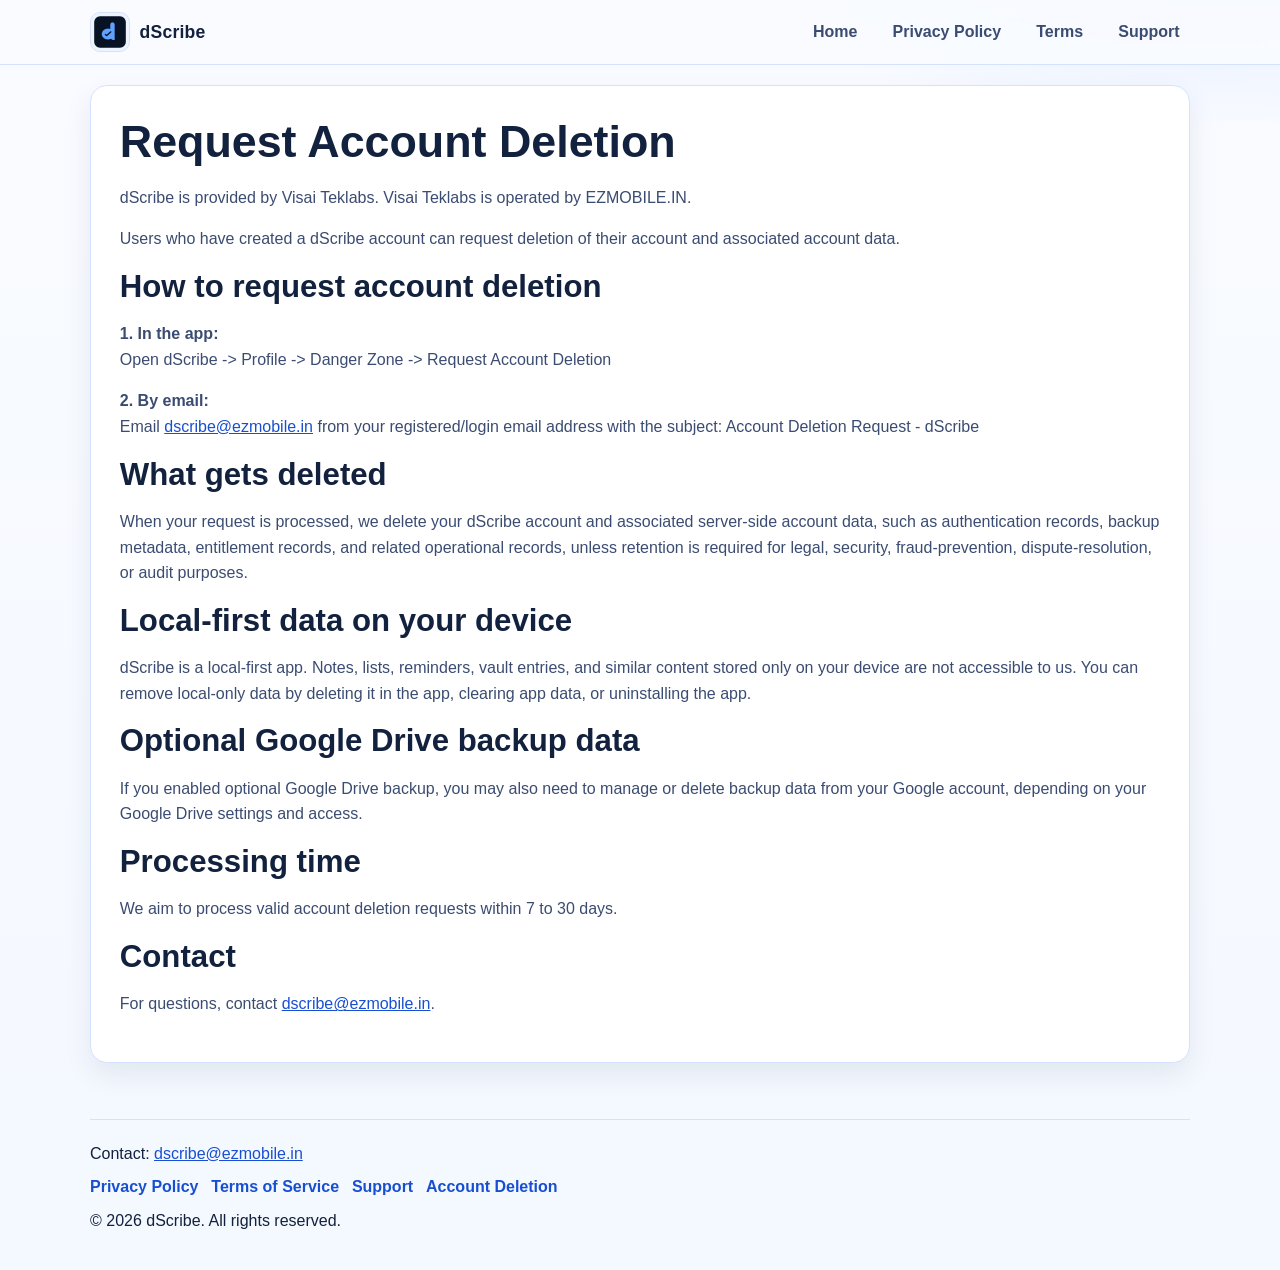
==== account-deletion.html @ 6758503c "Update legal pages and add account deletion page for Play readiness" ====
<!DOCTYPE html>
<html lang="en">
<head>
  <meta charset="UTF-8">
  <meta name="viewport" content="width=device-width, initial-scale=1">
  <title>Account Deletion &ndash; dScribe</title>
  <meta name="description" content="Request deletion of your dScribe account and associated account data.">
  <meta name="robots" content="index, follow">
  <meta name="theme-color" content="#1f64ff">
  <meta property="og:title" content="Account Deletion - dScribe">
  <meta property="og:description" content="Request deletion of your dScribe account and associated account data.">
  <meta property="og:type" content="article">
  <meta property="og:url" content="https://dscribeapp.com/account-deletion.html">
  <meta property="og:image" content="https://dscribeapp.com/assets/logo.png">
  <link rel="icon" href="assets/favicon.ico" type="image/x-icon">
  <link rel="stylesheet" href="styles.css">
</head>
<body>
  <a class="skip-link" href="#main-content">Skip to content</a>
  <header class="site-header">
    <div class="container header-wrap">
      <a class="brand" href="index.html" aria-label="dScribe homepage">
        <img src="assets/logo.png" alt="dScribe logo" class="brand-logo">
        <span class="brand-name">dScribe</span>
      </a>
      <nav aria-label="Primary navigation">
        <ul class="nav-list">
          <li><a href="index.html">Home</a></li>
          <li><a href="privacy-policy.html">Privacy Policy</a></li>
          <li><a href="terms-of-service.html">Terms</a></li>
          <li><a href="support.html">Support</a></li>
        </ul>
      </nav>
    </div>
  </header>

  <main id="main-content" class="section">
    <div class="container legal-content">
      <h1>Request Account Deletion</h1>
      <p>
        dScribe is provided by Visai Teklabs. Visai Teklabs is operated by EZMOBILE.IN.
      </p>
      <p>
        Users who have created a dScribe account can request deletion of their account and associated account data.
      </p>

      <h2>How to request account deletion</h2>
      <p><strong>1. In the app:</strong><br>Open dScribe -> Profile -> Danger Zone -> Request Account Deletion</p>
      <p>
        <strong>2. By email:</strong><br>
        Email <a href="mailto:dscribe@ezmobile.in">dscribe@ezmobile.in</a> from your registered/login email address with the subject: Account Deletion Request - dScribe
      </p>

      <h2>What gets deleted</h2>
      <p>
        When your request is processed, we delete your dScribe account and associated server-side account data, such as authentication records, backup metadata, entitlement records, and related operational records, unless retention is required for legal, security, fraud-prevention, dispute-resolution, or audit purposes.
      </p>

      <h2>Local-first data on your device</h2>
      <p>
        dScribe is a local-first app. Notes, lists, reminders, vault entries, and similar content stored only on your device are not accessible to us. You can remove local-only data by deleting it in the app, clearing app data, or uninstalling the app.
      </p>

      <h2>Optional Google Drive backup data</h2>
      <p>
        If you enabled optional Google Drive backup, you may also need to manage or delete backup data from your Google account, depending on your Google Drive settings and access.
      </p>

      <h2>Processing time</h2>
      <p>
        We aim to process valid account deletion requests within 7 to 30 days.
      </p>

      <h2>Contact</h2>
      <p>
        For questions, contact <a href="mailto:dscribe@ezmobile.in">dscribe@ezmobile.in</a>.
      </p>
    </div>
  </main>

  <footer class="site-footer">
    <div class="container footer-wrap">
      <p>Contact: <a href="mailto:dscribe@ezmobile.in">dscribe@ezmobile.in</a></p>
      <ul class="footer-links">
        <li><a href="privacy-policy.html">Privacy Policy</a></li>
        <li><a href="terms-of-service.html">Terms of Service</a></li>
        <li><a href="support.html">Support</a></li>
        <li><a href="account-deletion.html">Account Deletion</a></li>
      </ul>
      <p>&copy; 2026 dScribe. All rights reserved.</p>
    </div>
  </footer>
</body>
</html>
---- styles.css ----
:root {
  color-scheme: dark;
  --bg: #091224;
  --surface: #111d34;
  --surface-soft: #152541;
  --text: #e8efff;
  --text-soft: #b2c0df;
  --accent: #4f8dff;
  --accent-dark: #86b2ff;
  --border: #24385f;
  --shadow: 0 14px 30px rgba(0, 0, 0, 0.35);
  --header-bg: rgba(9, 18, 36, 0.9);
  --section-alt-bg: rgba(17, 29, 52, 0.6);
  --qr-bg: #0d1930;
  --disabled-bg: #263958;
  --disabled-text: #9aaed4;
  --disabled-border: #314972;
}

*,
*::before,
*::after {
  box-sizing: border-box;
}

html,
body {
  margin: 0;
  padding: 0;
}

body {
  font-family: "Segoe UI", "Avenir Next", "Trebuchet MS", sans-serif;
  color: var(--text);
  background:
    radial-gradient(1000px 420px at 95% -8%, #14356d 0%, transparent 55%),
    linear-gradient(180deg, #0b1630 0%, var(--bg) 100%);
  line-height: 1.6;
}

img {
  max-width: 100%;
  display: block;
}

a {
  color: var(--accent-dark);
}

a:hover,
a:focus-visible {
  color: var(--accent);
}

.skip-link {
  position: absolute;
  left: -9999px;
  top: auto;
  width: 1px;
  height: 1px;
  overflow: hidden;
}

.skip-link:focus {
  left: 1rem;
  top: 1rem;
  width: auto;
  height: auto;
  padding: 0.5rem 0.75rem;
  background: var(--surface);
  color: var(--text);
  border: 1px solid var(--border);
  border-radius: 0.5rem;
  z-index: 9999;
}

.container {
  width: min(1100px, calc(100% - 2rem));
  margin: 0 auto;
}

.site-header {
  position: sticky;
  top: 0;
  backdrop-filter: blur(8px);
  background: var(--header-bg);
  border-bottom: 1px solid var(--border);
  z-index: 100;
}

.header-wrap {
  display: flex;
  align-items: center;
  justify-content: space-between;
  gap: 1rem;
  padding: 0.75rem 0;
  flex-wrap: wrap;
}

.brand {
  display: inline-flex;
  align-items: center;
  gap: 0.6rem;
  text-decoration: none;
  color: var(--text);
}

.brand-logo {
  width: 40px;
  height: 40px;
  border-radius: 10px;
  border: 1px solid var(--border);
  background: var(--surface-soft);
  object-fit: contain;
  padding: 0.2rem;
}

.brand-name {
  font-size: 1.1rem;
  font-weight: 700;
  letter-spacing: 0.2px;
}

.nav-list {
  display: flex;
  align-items: center;
  gap: 0.9rem;
  margin: 0;
  padding: 0;
  list-style: none;
  flex-wrap: wrap;
}

.nav-list a {
  display: inline-block;
  text-decoration: none;
  color: var(--text-soft);
  font-weight: 600;
  padding: 0.4rem 0.65rem;
  border-radius: 999px;
}

.nav-list a[aria-current="page"] {
  background: var(--surface-soft);
  color: var(--accent-dark);
}

.hero {
  padding: 2.25rem 0 1.25rem;
}

.hero-card {
  background: var(--surface);
  border: 1px solid var(--border);
  border-radius: 1.1rem;
  padding: 2rem 1.2rem;
  box-shadow: var(--shadow);
  text-align: center;
}

.hero-logo {
  width: 78px;
  height: 78px;
  margin: 0 auto 0.8rem;
  border-radius: 16px;
  border: 1px solid var(--border);
  background: var(--surface-soft);
  object-fit: contain;
  padding: 0.35rem;
}

h1,
h2,
h3 {
  line-height: 1.2;
  margin-top: 0;
}

h1 {
  font-size: clamp(2rem, 5vw, 2.8rem);
  margin-bottom: 0.4rem;
}

h2 {
  font-size: clamp(1.45rem, 4vw, 1.95rem);
  margin-bottom: 1rem;
}

h3 {
  font-size: 1.12rem;
  margin-bottom: 0.5rem;
}

.tagline {
  font-size: clamp(1.05rem, 2.8vw, 1.25rem);
  color: var(--accent-dark);
  margin: 0.2rem 0 0.6rem;
  font-weight: 600;
}

.hero-text {
  max-width: 680px;
  margin: 0 auto;
  color: var(--text-soft);
}

.button-row {
  margin-top: 1.2rem;
  display: flex;
  justify-content: center;
  gap: 0.7rem;
  flex-wrap: wrap;
}

.btn {
  border-radius: 999px;
  padding: 0.64rem 1.05rem;
  font-weight: 700;
  text-decoration: none;
  border: 1px solid transparent;
}

.btn-primary {
  color: #ffffff;
  background: var(--accent);
}

.btn-primary:hover,
.btn-primary:focus-visible {
  background: var(--accent-dark);
  color: #ffffff;
}

.btn-secondary {
  background: var(--surface);
  color: var(--accent-dark);
  border-color: var(--border);
}

.btn-secondary:hover,
.btn-secondary:focus-visible {
  background: var(--surface-soft);
}

.btn-small {
  padding: 0.48rem 0.86rem;
  font-size: 0.92rem;
}

.section {
  padding: 1.25rem 0 2rem;
}

.section-alt {
  background: var(--section-alt-bg);
  border-top: 1px solid var(--border);
  border-bottom: 1px solid var(--border);
}

.card-grid {
  display: grid;
  gap: 0.9rem;
  grid-template-columns: 1fr;
}

.card {
  background: var(--surface);
  border: 1px solid var(--border);
  border-radius: 0.95rem;
  padding: 1rem;
  box-shadow: var(--shadow);
}

.card p {
  margin-bottom: 0;
  color: var(--text-soft);
}

.store-grid {
  display: grid;
  gap: 0.95rem;
  grid-template-columns: 1fr;
}

.hero-store-wrap {
  margin-top: 1.35rem;
  border-top: 1px solid var(--border);
  padding-top: 1rem;
}

.hero-store-title {
  font-size: 1.05rem;
  margin-bottom: 0.8rem;
  color: var(--text-soft);
}

.hero-store-grid .store-card {
  display: flex;
  flex-direction: column;
  justify-content: flex-start;
  align-items: center;
  text-align: center;
  padding: 0.9rem;
  min-height: 304px;
}

.store-card {
  background: var(--surface);
  border: 1px solid var(--border);
  border-radius: 0.95rem;
  padding: 1rem;
  box-shadow: var(--shadow);
}

.store-card p {
  margin: 0.35rem 0;
  color: var(--text-soft);
}

.btn-disabled {
  display: inline-block;
  background: var(--disabled-bg);
  color: var(--disabled-text);
  border-color: var(--disabled-border);
  cursor: not-allowed;
}

.qr-figure {
  margin: 0.8rem 0 0;
}

.qr-code {
  width: 104px;
  height: 104px;
  border: 1px solid var(--border);
  border-radius: 0.8rem;
  background: transparent;
  filter: brightness(0) invert(1);
  margin: 0 auto;
}

.qr-figure figcaption {
  margin-top: 0.45rem;
  font-size: 0.85rem;
  color: var(--text-soft);
}

.store-note {
  font-size: 0.93rem;
}

.screenshot-grid {
  display: grid;
  gap: 0.95rem;
  grid-template-columns: 1fr;
}

.screenshot-card {
  margin: 0;
  background: var(--surface);
  border: 1px solid var(--border);
  border-radius: 0.95rem;
  overflow: hidden;
  box-shadow: var(--shadow);
}

.screenshot-card img {
  width: 100%;
  aspect-ratio: 9 / 19;
  object-fit: cover;
  background: linear-gradient(180deg, #f8fbff 0%, #e6f0ff 100%);
}

.screenshot-card figcaption {
  padding: 0.6rem 0.8rem 0.75rem;
  font-weight: 600;
  color: var(--text-soft);
}

.legal-content {
  background: var(--surface);
  border: 1px solid var(--border);
  border-radius: 1.05rem;
  box-shadow: var(--shadow);
  padding: 1.4rem 1.05rem;
}

.legal-content p,
.legal-content li {
  color: var(--text-soft);
}

.legal-content ul {
  padding-left: 1.1rem;
}

.site-footer {
  padding: 1.5rem 0 2rem;
}

.footer-wrap {
  border-top: 1px solid var(--border);
  padding-top: 1rem;
}

.footer-wrap p {
  margin: 0.3rem 0;
}

.footer-links {
  list-style: none;
  margin: 0.5rem 0;
  padding: 0;
  display: flex;
  gap: 0.8rem;
  flex-wrap: wrap;
}

.footer-links a {
  text-decoration: none;
  font-weight: 600;
}

@media (prefers-color-scheme: light) {
  :root {
    color-scheme: light;
    --bg: #f4f8ff;
    --surface: #ffffff;
    --surface-soft: #eef4ff;
    --text: #12213d;
    --text-soft: #3b4c72;
    --accent: #1f64ff;
    --accent-dark: #184fd1;
    --border: #d5e2ff;
    --shadow: 0 12px 28px rgba(18, 33, 61, 0.08);
    --header-bg: rgba(249, 251, 255, 0.92);
    --section-alt-bg: rgba(255, 255, 255, 0.7);
    --qr-bg: #ffffff;
    --disabled-bg: #e9edf7;
    --disabled-text: #5f6f94;
    --disabled-border: #d6dfef;
  }

  body {
    background:
      radial-gradient(1000px 420px at 95% -8%, #d8e6ff 0%, transparent 55%),
      linear-gradient(180deg, #f9fbff 0%, var(--bg) 100%);
  }

  .qr-code {
    filter: none;
  }
}

@media (min-width: 740px) {
  .hero {
    padding-top: 3rem;
  }

  .hero-card {
    padding: 2.6rem 2rem;
  }

  .card-grid {
    grid-template-columns: repeat(2, minmax(0, 1fr));
  }

  .store-grid {
    grid-template-columns: repeat(2, minmax(0, 1fr));
  }

  .screenshot-grid {
    grid-template-columns: repeat(3, minmax(0, 1fr));
  }

  .legal-content {
    padding: 1.8rem;
  }
}

@media (min-width: 1024px) {
  .card-grid {
    grid-template-columns: repeat(3, minmax(0, 1fr));
  }
}

@media (max-width: 739px) {
  .header-wrap {
    align-items: flex-start;
  }

  .site-header nav {
    width: 100%;
  }

  .nav-list {
    width: 100%;
    justify-content: flex-start;
    gap: 0.5rem;
  }

  .nav-list a {
    font-size: 0.95rem;
    padding: 0.34rem 0.55rem;
  }

  .hero-card {
    padding: 1.5rem 0.95rem;
  }

  .button-row .btn {
    width: 100%;
    max-width: 320px;
    text-align: center;
  }

  .hero-store-grid .store-card {
    min-height: 0;
    padding: 0.85rem;
  }
}

@media (min-width: 560px) and (max-width: 739px) {
  .screenshot-grid {
    grid-template-columns: repeat(2, minmax(0, 1fr));
  }
}
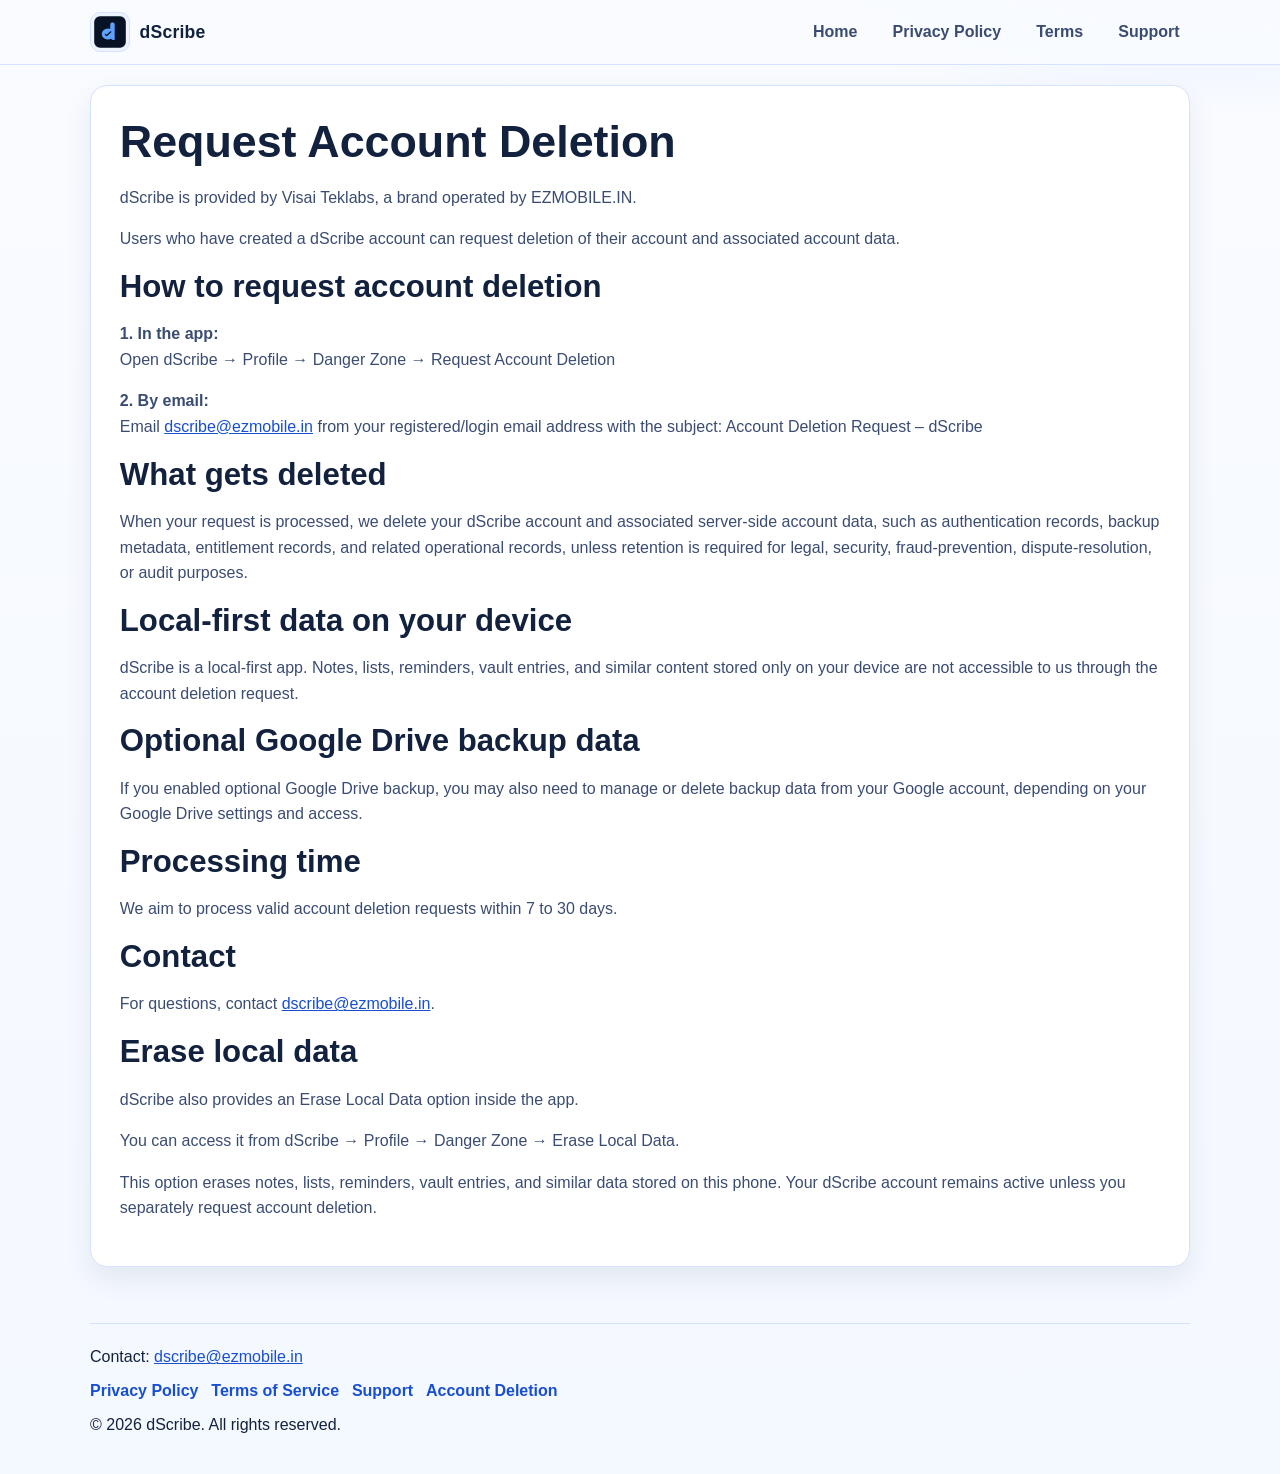
==== commit e26833b1: "Refine legal pages for account deletion and erase local data clarity" ====
--- a/account-deletion.html
+++ b/account-deletion.html
@@ -38,17 +38,17 @@
     <div class="container legal-content">
       <h1>Request Account Deletion</h1>
       <p>
-        dScribe is provided by Visai Teklabs. Visai Teklabs is operated by EZMOBILE.IN.
+        dScribe is provided by Visai Teklabs, a brand operated by EZMOBILE.IN.
       </p>
       <p>
         Users who have created a dScribe account can request deletion of their account and associated account data.
       </p>
 
       <h2>How to request account deletion</h2>
-      <p><strong>1. In the app:</strong><br>Open dScribe -> Profile -> Danger Zone -> Request Account Deletion</p>
+      <p><strong>1. In the app:</strong><br>Open dScribe &rarr; Profile &rarr; Danger Zone &rarr; Request Account Deletion</p>
       <p>
         <strong>2. By email:</strong><br>
-        Email <a href="mailto:dscribe@ezmobile.in">dscribe@ezmobile.in</a> from your registered/login email address with the subject: Account Deletion Request - dScribe
+        Email <a href="mailto:dscribe@ezmobile.in">dscribe@ezmobile.in</a> from your registered/login email address with the subject: Account Deletion Request &ndash; dScribe
       </p>
 
       <h2>What gets deleted</h2>
@@ -58,7 +58,7 @@
 
       <h2>Local-first data on your device</h2>
       <p>
-        dScribe is a local-first app. Notes, lists, reminders, vault entries, and similar content stored only on your device are not accessible to us. You can remove local-only data by deleting it in the app, clearing app data, or uninstalling the app.
+        dScribe is a local-first app. Notes, lists, reminders, vault entries, and similar content stored only on your device are not accessible to us through the account deletion request.
       </p>
 
       <h2>Optional Google Drive backup data</h2>
@@ -74,6 +74,17 @@
       <h2>Contact</h2>
       <p>
         For questions, contact <a href="mailto:dscribe@ezmobile.in">dscribe@ezmobile.in</a>.
+      </p>
+
+      <h2>Erase local data</h2>
+      <p>
+        dScribe also provides an Erase Local Data option inside the app.
+      </p>
+      <p>
+        You can access it from dScribe &rarr; Profile &rarr; Danger Zone &rarr; Erase Local Data.
+      </p>
+      <p>
+        This option erases notes, lists, reminders, vault entries, and similar data stored on this phone. Your dScribe account remains active unless you separately request account deletion.
       </p>
     </div>
   </main>
